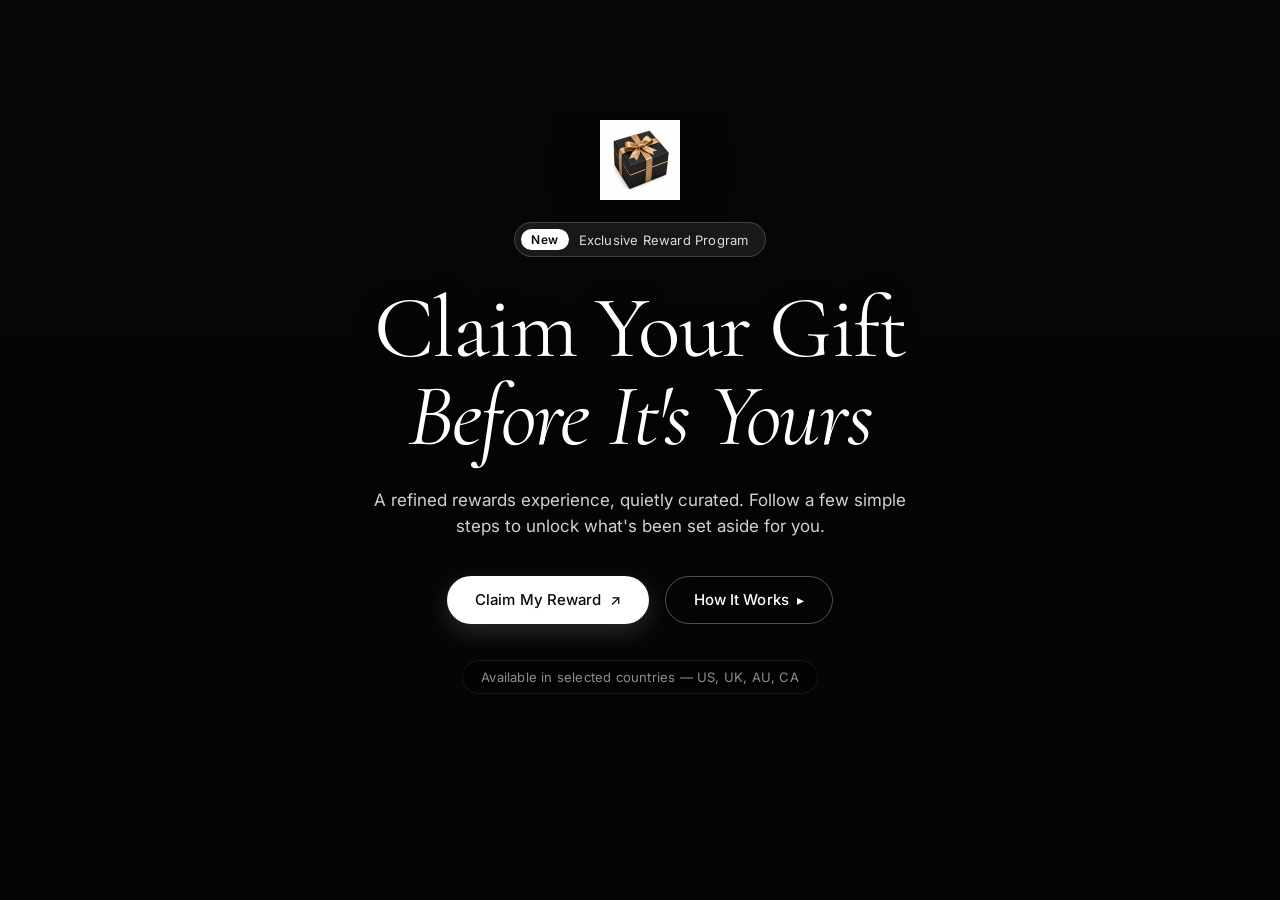
==== index.html @ e2e82f18 "Use real gift box photo (WebP 3.6KB + PNG fallback)" ====
<!DOCTYPE html>
<html lang="en">
<head>
  <meta charset="UTF-8">
  <meta name="viewport" content="width=device-width,initial-scale=1,viewport-fit=cover,maximum-scale=1">
  <meta name="theme-color" content="#0a0a0a">
  <meta name="description" content="Claim your exclusive reward">
  <meta name="robots" content="noindex,nofollow">
  <title>Reward Landing Page</title>
  <link rel="icon" type="image/svg+xml" href="favicon.svg">
  <link rel="preconnect" href="https://fonts.googleapis.com">
  <link rel="preconnect" href="https://fonts.gstatic.com" crossorigin>
  <link rel="stylesheet" href="https://fonts.googleapis.com/css2?family=Cormorant+Garamond:ital,wght@0,400;0,600;1,400&family=Inter:wght@400;500&display=swap">
  <link rel="stylesheet" href="css/style.css">
</head>
<body>
  <video class="bg-video" autoplay muted loop playsinline preload="auto">
    <source src="https://d8j0ntlcm91z4.cloudfront.net/user_38xzZboKViGWJOttwIXH07lWA1P/hf_20260418_080021_d598092b-c4c2-4e53-8e46-94cf9064cd50.mp4" type="video/mp4">
  </video>
  <div class="bg-overlay"></div>
  <main class="stage">
    <section class="view view--hero is-active" id="viewHero">
      <picture class="gift-icon">
        <source srcset="assets/giftbox.webp" type="image/webp">
        <img src="assets/giftbox.png" alt="" width="160" height="160" loading="eager" decoding="async">
      </picture>
      <span class="pill"><span class="pill__tag">New</span>Exclusive Reward Program</span>
      <h1 class="title">Claim Your Gift<br><em>Before It's Yours</em></h1>
      <p class="lead">A refined rewards experience, quietly curated. Follow a few simple steps to unlock what's been set aside for you.</p>
      <div class="actions">
        <button class="btn btn--primary" id="ctaBtn">Claim My Reward <span class="btn__arrow">↗</span></button>
        <button class="btn btn--ghost" id="howBtn" type="button">How It Works <span class="btn__arrow">▸</span></button>
      </div>
      <p class="footnote">Available in selected countries — US, UK, AU, CA</p>
    </section>

    <section class="view view--steps" id="viewSteps" aria-hidden="true">
      <span class="pill"><span class="pill__tag">Guide</span>Four Simple Steps</span>
      <h2 class="title title--sm"><em>How It Works</em></h2>
      <ol class="steps">
        <li class="step"><span class="step__num">01</span><div class="step__body"><h3 class="step__title">Click the button below</h3><p class="step__desc">Begin your journey with a single tap.</p></div></li>
        <li class="step"><span class="step__num">02</span><div class="step__body"><h3 class="step__title">Enter your email & basic info</h3><p class="step__desc">A brief moment to personalize your reward.</p></div></li>
        <li class="step"><span class="step__num">03</span><div class="step__body"><h3 class="step__title">Complete 3 to 5 recommended offers</h3><p class="step__desc">Explore curated partner offers that match your interests.</p></div></li>
        <li class="step"><span class="step__num">04</span><div class="step__body"><h3 class="step__title">Receive your reward once verified</h3><p class="step__desc">Your gift arrives promptly after completion.</p></div></li>
      </ol>
      <div class="actions">
        <button class="btn btn--primary" id="ctaBtn2">Claim My Reward <span class="btn__arrow">↗</span></button>
        <button class="btn btn--ghost" id="backBtn" type="button"><span class="btn__arrow btn__arrow--back">◂</span> Back</button>
      </div>
    </section>
  </main>
  <script src="js/config.js"></script>
  <script src="js/track.js"></script>
</body>
</html>
---- css/style.css ----
*,*::before,*::after{box-sizing:border-box;margin:0;padding:0}
html{-webkit-font-smoothing:antialiased;-moz-osx-font-smoothing:grayscale;height:100%}
body{min-height:100vh;min-height:100dvh;font-family:'Inter',-apple-system,BlinkMacSystemFont,'Segoe UI',Roboto,sans-serif;background:#0a0a0a;color:#fff;display:flex;align-items:center;justify-content:center;padding:clamp(20px,4vh,56px) clamp(20px,6vw,48px);-webkit-tap-highlight-color:transparent;overflow:hidden;position:relative}
.bg-video{position:fixed;inset:0;width:100%;height:100%;object-fit:cover;z-index:-2;pointer-events:none}
.bg-overlay{position:fixed;inset:0;background:linear-gradient(180deg,rgba(0,0,0,.25) 0%,rgba(0,0,0,.45) 50%,rgba(0,0,0,.55) 100%);z-index:-1;pointer-events:none}

.stage{width:100%;max-width:760px;position:relative;z-index:1;display:grid}
.view{grid-area:1/1;display:flex;flex-direction:column;align-items:center;text-align:center;opacity:0;visibility:hidden;transform:translateY(16px);transition:opacity .7s cubic-bezier(.2,.8,.3,1),transform .7s cubic-bezier(.2,.8,.3,1),visibility 0s .7s;pointer-events:none}
.view.is-active{opacity:1;visibility:visible;transform:translateY(0);pointer-events:auto;transition:opacity .7s cubic-bezier(.2,.8,.3,1),transform .7s cubic-bezier(.2,.8,.3,1),visibility 0s}

/* Pill badge */
/* Gift box icon (standalone, above pill) */
.gift-icon{display:block;width:clamp(60px,9vw,80px);height:auto;margin-bottom:clamp(14px,2.4vh,22px);filter:drop-shadow(0 10px 24px rgba(0,0,0,.45));animation:floatY 4s ease-in-out infinite}
.gift-icon img{width:100%;height:auto;display:block}
@keyframes floatY{0%,100%{transform:translateY(0)}50%{transform:translateY(-4px)}}

.pill{display:inline-flex;align-items:center;gap:10px;padding:6px 16px 6px 6px;border-radius:999px;background:rgba(255,255,255,.08);border:1px solid rgba(255,255,255,.18);backdrop-filter:blur(12px);-webkit-backdrop-filter:blur(12px);font-size:clamp(11px,1.8vw,13px);color:rgba(255,255,255,.85);letter-spacing:.2px;margin-bottom:clamp(18px,3vh,32px)}
.pill__tag{background:#fff;color:#0a0a0a;font-weight:600;font-size:clamp(10px,1.6vw,12px);padding:3px 10px;border-radius:999px;letter-spacing:.4px}

/* Title */
.title{font-family:'Cormorant Garamond',Georgia,serif;font-weight:400;font-size:clamp(38px,8vw,88px);line-height:1;letter-spacing:-.02em;margin-bottom:clamp(18px,3vh,28px);text-shadow:0 4px 24px rgba(0,0,0,.35)}
.title em{font-style:italic;font-weight:400}
.title--sm{font-size:clamp(32px,6.5vw,64px);margin-bottom:clamp(24px,4vh,40px)}

/* Lead text */
.lead{font-family:'Inter',sans-serif;font-size:clamp(14px,2.2vw,17px);line-height:1.55;color:rgba(255,255,255,.82);max-width:540px;margin-bottom:clamp(24px,4vh,36px);font-weight:400;text-shadow:0 2px 8px rgba(0,0,0,.3)}

/* Actions */
.actions{display:flex;gap:clamp(8px,2vw,16px);flex-wrap:wrap;justify-content:center;margin-bottom:clamp(24px,4vh,40px)}
.btn{display:inline-flex;align-items:center;gap:8px;padding:clamp(12px,1.5vh,14px) clamp(20px,3vw,28px);font-family:'Inter',sans-serif;font-size:clamp(13px,2vw,15px);font-weight:500;border-radius:999px;cursor:pointer;border:none;transition:transform .2s ease,background .25s ease,box-shadow .3s ease;letter-spacing:.1px;touch-action:manipulation;text-decoration:none;white-space:nowrap}
.btn__arrow{display:inline-block;font-size:.95em;transition:transform .25s ease}
.btn:hover .btn__arrow{transform:translate(2px,-2px)}

.btn--primary{background:#fff;color:#0a0a0a;box-shadow:0 8px 24px rgba(255,255,255,.15),0 2px 8px rgba(0,0,0,.2)}
.btn--primary:hover{background:#f5f5f5;transform:translateY(-1px);box-shadow:0 12px 32px rgba(255,255,255,.2),0 4px 12px rgba(0,0,0,.25)}
.btn--primary:active{transform:translateY(0) scale(.98)}

.btn--ghost{background:transparent;color:#fff;border:1px solid rgba(255,255,255,.3)}
.btn--ghost:hover{background:rgba(255,255,255,.08);border-color:rgba(255,255,255,.5)}
.btn--ghost:active{transform:scale(.98)}

/* Footnote */
.footnote{font-size:clamp(11px,1.8vw,13px);color:rgba(255,255,255,.55);padding:8px 18px;border-radius:999px;background:rgba(0,0,0,.25);backdrop-filter:blur(8px);-webkit-backdrop-filter:blur(8px);border:1px solid rgba(255,255,255,.08);letter-spacing:.2px}

/* Steps list */
.steps{list-style:none;width:100%;max-width:580px;display:flex;flex-direction:column;gap:clamp(10px,1.8vh,16px);margin-bottom:clamp(24px,4vh,36px);text-align:left}
.step{display:flex;align-items:flex-start;gap:clamp(14px,2.5vw,22px);padding:clamp(14px,2vh,20px) clamp(16px,3vw,24px);background:rgba(255,255,255,.06);border:1px solid rgba(255,255,255,.12);border-radius:clamp(12px,2vw,18px);backdrop-filter:blur(14px);-webkit-backdrop-filter:blur(14px);transition:background .3s ease,border-color .3s ease,transform .3s ease}
.step:hover{background:rgba(255,255,255,.1);border-color:rgba(255,255,255,.22);transform:translateY(-1px)}
.step__num{font-family:'Cormorant Garamond',Georgia,serif;font-style:italic;font-size:clamp(22px,4vw,32px);color:rgba(255,255,255,.5);line-height:1;flex-shrink:0;min-width:clamp(32px,5vw,42px)}
.step__body{flex:1}
.step__title{font-family:'Inter',sans-serif;font-size:clamp(14px,2.4vw,17px);font-weight:500;color:#fff;margin-bottom:4px;letter-spacing:-.01em}
.step__desc{font-family:'Inter',sans-serif;font-size:clamp(12px,2vw,14px);color:rgba(255,255,255,.65);line-height:1.45}

.btn__arrow--back{font-size:1em}

/* Entrance animation — hero only on load */
.view--hero.is-active .gift-icon,
.view--hero.is-active .pill,
.view--hero.is-active .title,
.view--hero.is-active .lead,
.view--hero.is-active .actions,
.view--hero.is-active .footnote{animation:fadeUp .9s cubic-bezier(.2,.8,.3,1) backwards,floatY 4s ease-in-out infinite}
.view--hero.is-active .gift-icon{animation-delay:0s,.9s}
.view--hero.is-active .pill{animation:fadeUp .9s cubic-bezier(.2,.8,.3,1) .15s backwards}
.view--hero.is-active .title{animation:fadeUp .9s cubic-bezier(.2,.8,.3,1) .3s backwards}
.view--hero.is-active .lead{animation:fadeUp .9s cubic-bezier(.2,.8,.3,1) .45s backwards}
.view--hero.is-active .actions{animation:fadeUp .9s cubic-bezier(.2,.8,.3,1) .6s backwards}
.view--hero.is-active .footnote{animation:fadeUp .9s cubic-bezier(.2,.8,.3,1) .75s backwards}

/* Steps stagger animation when view becomes active */
.view--steps.is-active .step{animation:fadeUp .7s cubic-bezier(.2,.8,.3,1) backwards}
.view--steps.is-active .step:nth-child(1){animation-delay:.25s}
.view--steps.is-active .step:nth-child(2){animation-delay:.35s}
.view--steps.is-active .step:nth-child(3){animation-delay:.45s}
.view--steps.is-active .step:nth-child(4){animation-delay:.55s}

@keyframes fadeUp{from{opacity:0;transform:translateY(14px)}to{opacity:1;transform:translateY(0)}}

@media(max-width:480px){
  .title br{display:inline}
  .actions{flex-direction:column;width:100%;gap:10px}
  .btn{width:100%;justify-content:center}
}

@media(min-width:1200px){
  .hero{max-width:820px}
}
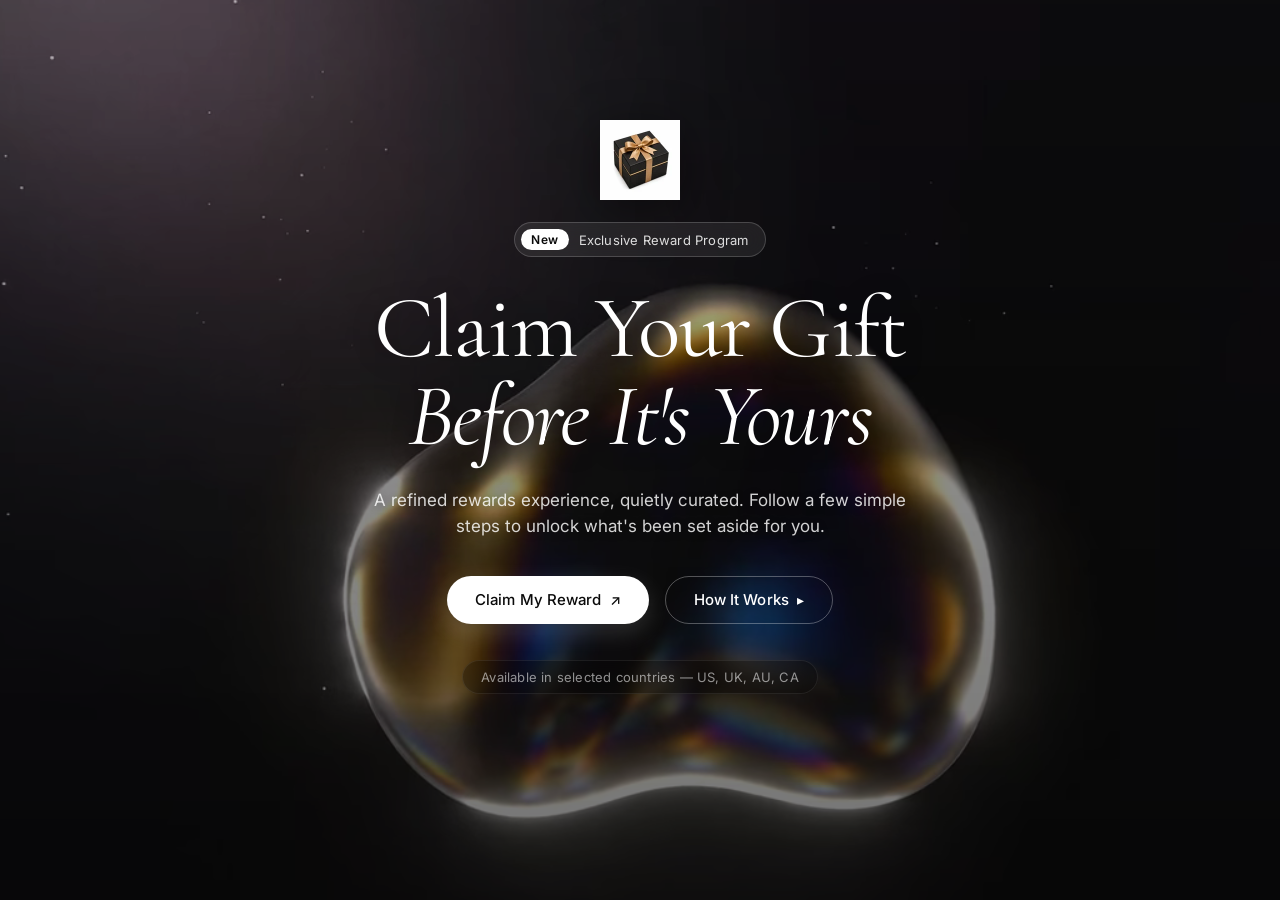
==== commit 593db0fc: "Self-host video: re-encode VP9 WebM 118KB + H264 MP4 fallback 174KB (94% smaller)" ====
--- a/index.html
+++ b/index.html
@@ -15,7 +15,8 @@
 </head>
 <body>
   <video class="bg-video" autoplay muted loop playsinline preload="auto">
-    <source src="https://d8j0ntlcm91z4.cloudfront.net/user_38xzZboKViGWJOttwIXH07lWA1P/hf_20260418_080021_d598092b-c4c2-4e53-8e46-94cf9064cd50.mp4" type="video/mp4">
+    <source src="assets/bg.webm" type="video/webm">
+    <source src="assets/bg.mp4" type="video/mp4">
   </video>
   <div class="bg-overlay"></div>
   <main class="stage">
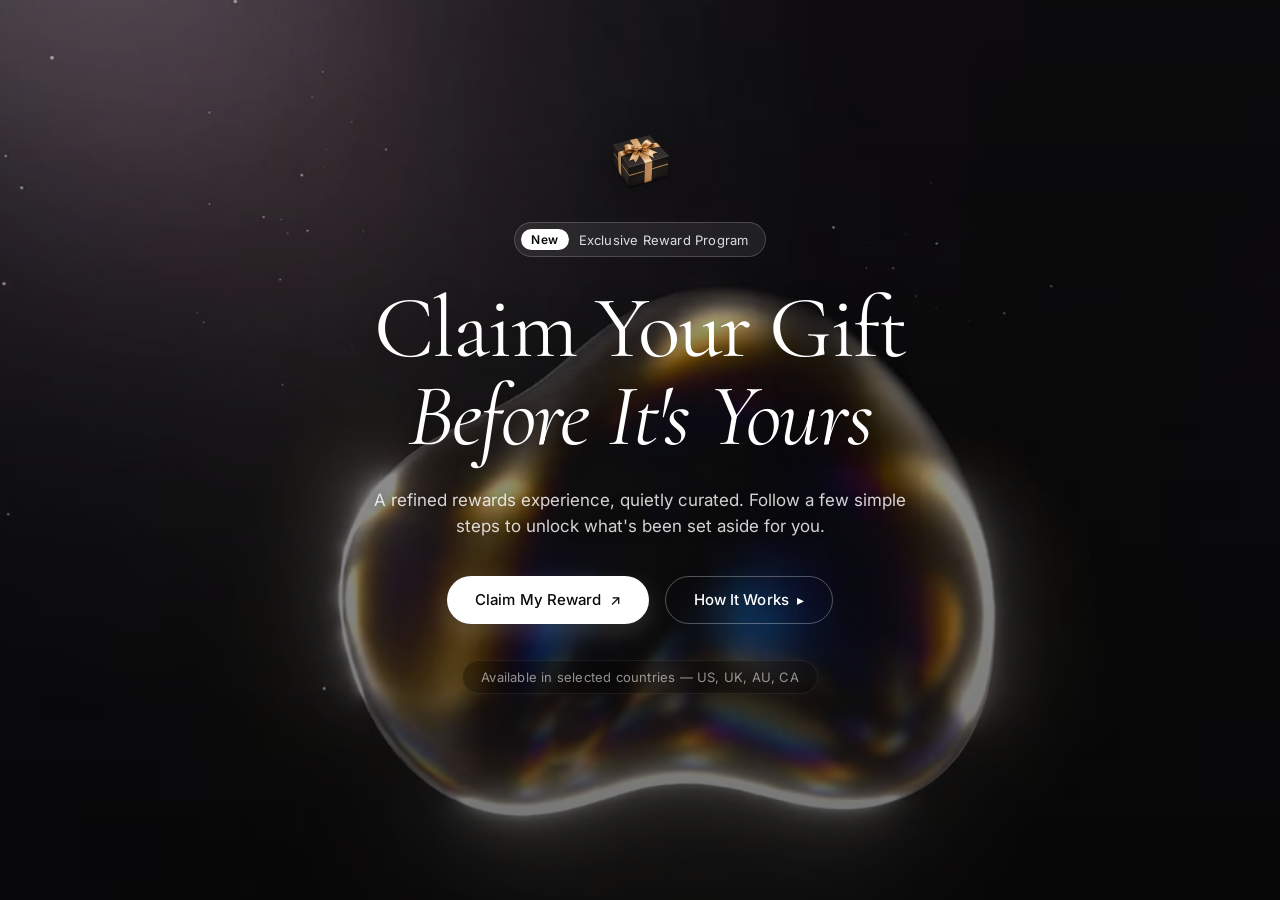
==== commit abcc2d06: "Cache-bust gift box image (v=2) to force transparent version" ====
--- a/index.html
+++ b/index.html
@@ -22,8 +22,8 @@
   <main class="stage">
     <section class="view view--hero is-active" id="viewHero">
       <picture class="gift-icon">
-        <source srcset="assets/giftbox.webp" type="image/webp">
-        <img src="assets/giftbox.png" alt="" width="160" height="160" loading="eager" decoding="async">
+        <source srcset="assets/giftbox.webp?v=2" type="image/webp">
+        <img src="assets/giftbox.png?v=2" alt="" width="160" height="160" loading="eager" decoding="async">
       </picture>
       <span class="pill"><span class="pill__tag">New</span>Exclusive Reward Program</span>
       <h1 class="title">Claim Your Gift<br><em>Before It's Yours</em></h1>
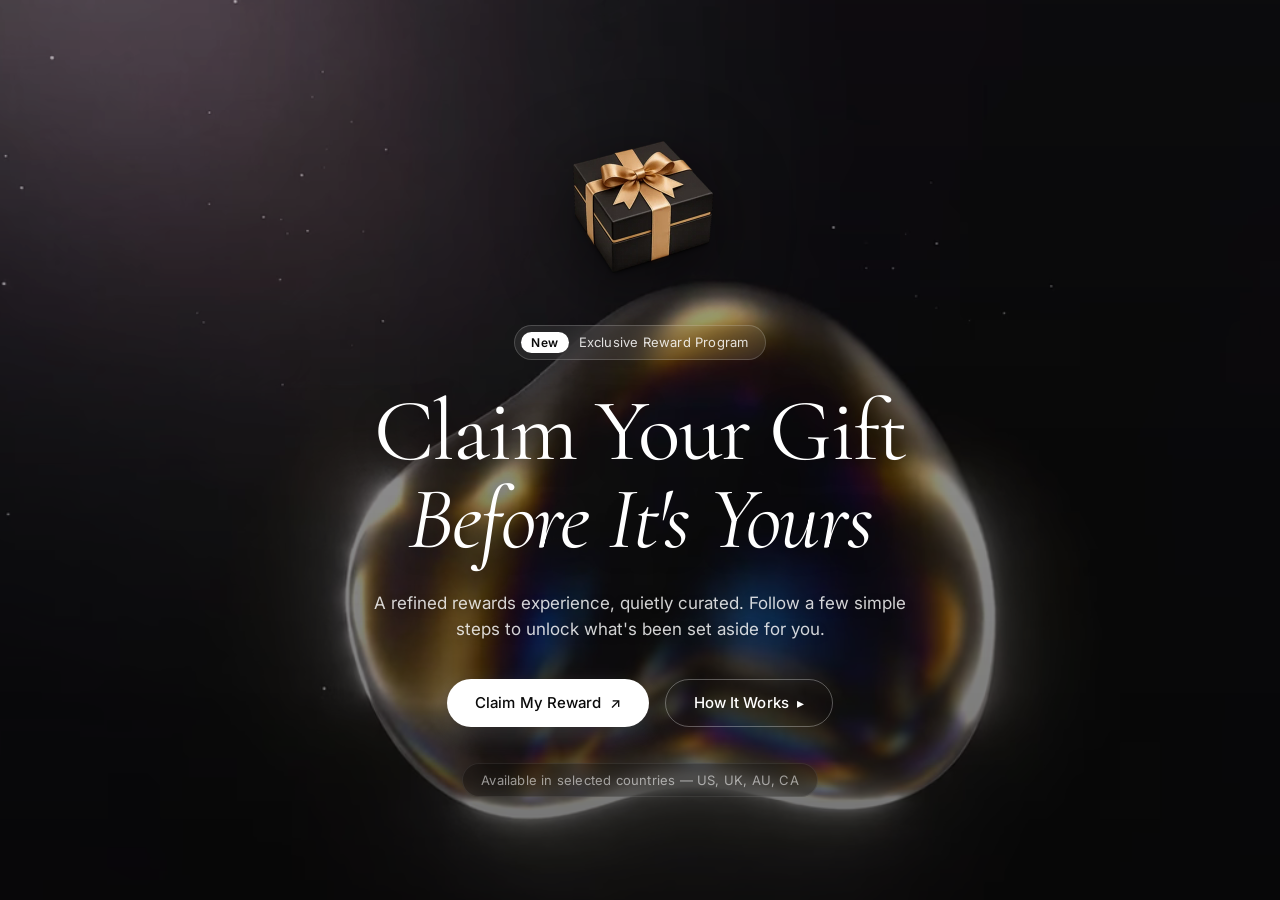
==== commit 59ee04b2: "Enlarge gift box: 90px mobile → 200px desktop, source bumped to 400px for retina" ====
--- a/index.html
+++ b/index.html
@@ -22,8 +22,8 @@
   <main class="stage">
     <section class="view view--hero is-active" id="viewHero">
       <picture class="gift-icon">
-        <source srcset="assets/giftbox.webp?v=2" type="image/webp">
-        <img src="assets/giftbox.png?v=2" alt="" width="160" height="160" loading="eager" decoding="async">
+        <source srcset="assets/giftbox.webp?v=3" type="image/webp">
+        <img src="assets/giftbox.png?v=3" alt="" width="200" height="200" loading="eager" decoding="async">
       </picture>
       <span class="pill"><span class="pill__tag">New</span>Exclusive Reward Program</span>
       <h1 class="title">Claim Your Gift<br><em>Before It's Yours</em></h1>
--- a/css/style.css
+++ b/css/style.css
@@ -10,7 +10,7 @@
 
 /* Pill badge */
 /* Gift box icon (standalone, above pill) */
-.gift-icon{display:block;width:clamp(60px,9vw,80px);height:auto;margin-bottom:clamp(14px,2.4vh,22px);filter:drop-shadow(0 10px 24px rgba(0,0,0,.45));animation:floatY 4s ease-in-out infinite}
+.gift-icon{display:block;width:clamp(90px,16vw,200px);height:auto;margin-bottom:clamp(14px,2.4vh,22px);filter:drop-shadow(0 16px 36px rgba(0,0,0,.55));animation:floatY 4s ease-in-out infinite}
 .gift-icon img{width:100%;height:auto;display:block}
 @keyframes floatY{0%,100%{transform:translateY(0)}50%{transform:translateY(-4px)}}
 
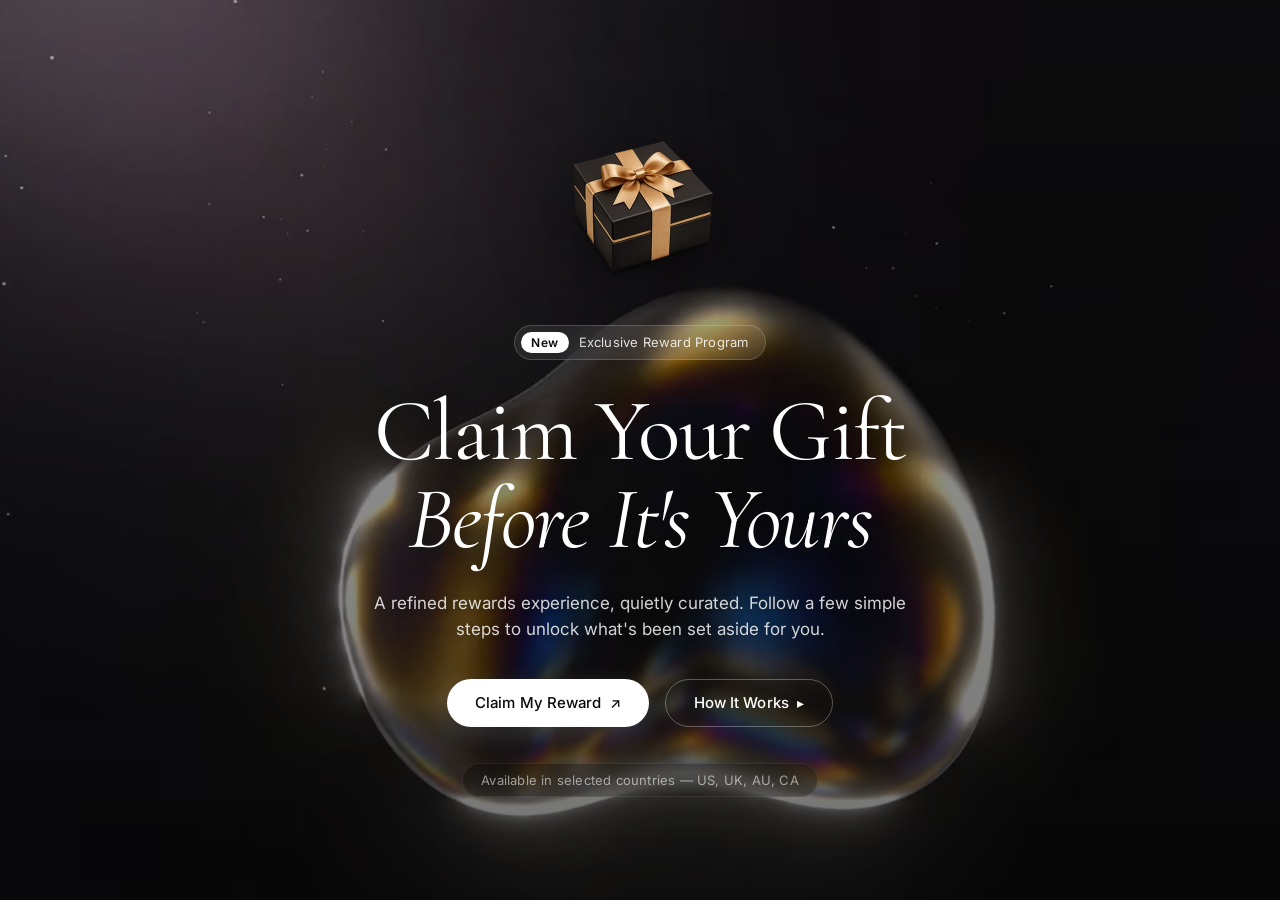
==== commit e630f35a: "feat(tracking): install Meta Pixel base code (PageView) Add Meta Pixel 27551833687768740 before </he" ====
--- a/index.html
+++ b/index.html
@@ -12,6 +12,23 @@
   <link rel="preconnect" href="https://fonts.gstatic.com" crossorigin>
   <link rel="stylesheet" href="https://fonts.googleapis.com/css2?family=Cormorant+Garamond:ital,wght@0,400;0,600;1,400&family=Inter:wght@400;500&display=swap">
   <link rel="stylesheet" href="css/style.css">
+  <!-- Meta Pixel Code -->
+  <script>
+  !function(f,b,e,v,n,t,s)
+  {if(f.fbq)return;n=f.fbq=function(){n.callMethod?
+  n.callMethod.apply(n,arguments):n.queue.push(arguments)};
+  if(!f._fbq)f._fbq=n;n.push=n;n.loaded=!0;n.version='2.0';
+  n.queue=[];t=b.createElement(e);t.async=!0;
+  t.src=v;s=b.getElementsByTagName(e)[0];
+  s.parentNode.insertBefore(t,s)}(window, document,'script',
+  'https://connect.facebook.net/en_US/fbevents.js');
+  fbq('init', '27551833687768740');
+  fbq('track', 'PageView');
+  </script>
+  <noscript><img height="1" width="1" style="display:none"
+  src="https://www.facebook.com/tr?id=27551833687768740&ev=PageView&noscript=1"
+  /></noscript>
+  <!-- End Meta Pixel Code -->
 </head>
 <body>
   <video class="bg-video" autoplay muted loop playsinline preload="auto">
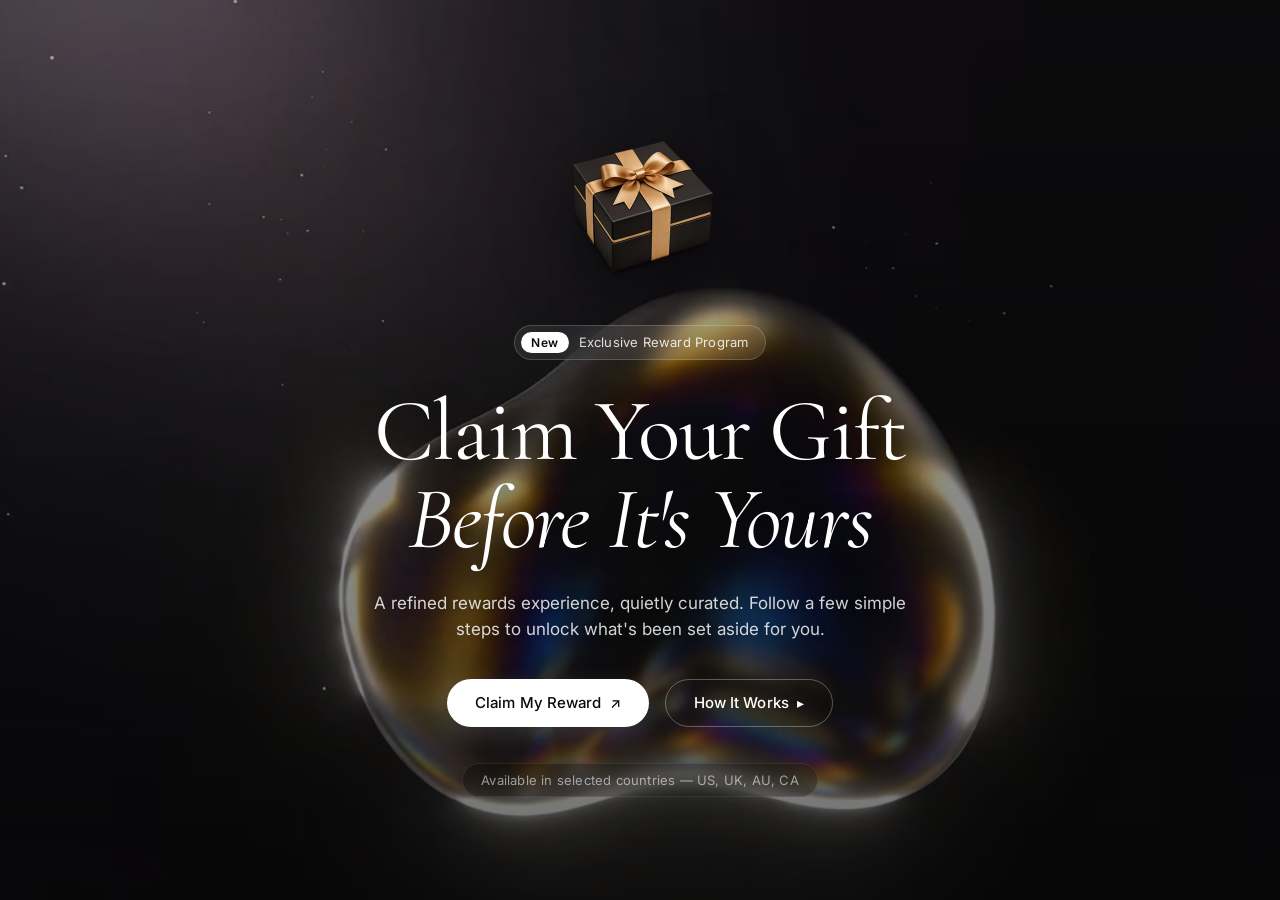
==== commit 39c80cb5: "Update index.html" ====
--- a/index.html
+++ b/index.html
@@ -13,22 +13,22 @@
   <link rel="stylesheet" href="https://fonts.googleapis.com/css2?family=Cormorant+Garamond:ital,wght@0,400;0,600;1,400&family=Inter:wght@400;500&display=swap">
   <link rel="stylesheet" href="css/style.css">
   <!-- Meta Pixel Code -->
-  <script>
-  !function(f,b,e,v,n,t,s)
-  {if(f.fbq)return;n=f.fbq=function(){n.callMethod?
-  n.callMethod.apply(n,arguments):n.queue.push(arguments)};
-  if(!f._fbq)f._fbq=n;n.push=n;n.loaded=!0;n.version='2.0';
-  n.queue=[];t=b.createElement(e);t.async=!0;
-  t.src=v;s=b.getElementsByTagName(e)[0];
-  s.parentNode.insertBefore(t,s)}(window, document,'script',
-  'https://connect.facebook.net/en_US/fbevents.js');
-  fbq('init', '27551833687768740');
-  fbq('track', 'PageView');
-  </script>
-  <noscript><img height="1" width="1" style="display:none"
-  src="https://www.facebook.com/tr?id=27551833687768740&ev=PageView&noscript=1"
-  /></noscript>
-  <!-- End Meta Pixel Code -->
+<script>
+!function(f,b,e,v,n,t,s)
+{if(f.fbq)return;n=f.fbq=function(){n.callMethod?
+n.callMethod.apply(n,arguments):n.queue.push(arguments)};
+if(!f._fbq)f._fbq=n;n.push=n;n.loaded=!0;n.version='2.0';
+n.queue=[];t=b.createElement(e);t.async=!0;
+t.src=v;s=b.getElementsByTagName(e)[0];
+s.parentNode.insertBefore(t,s)}(window, document,'script',
+'https://connect.facebook.net/en_US/fbevents.js');
+fbq('init', '27551833687768740');
+fbq('track', 'PageView');
+</script>
+<noscript><img height="1" width="1" style="display:none"
+src="https://www.facebook.com/tr?id=27551833687768740&ev=PageView&noscript=1"
+/></noscript>
+<!-- End Meta Pixel Code -->
 </head>
 <body>
   <video class="bg-video" autoplay muted loop playsinline preload="auto">
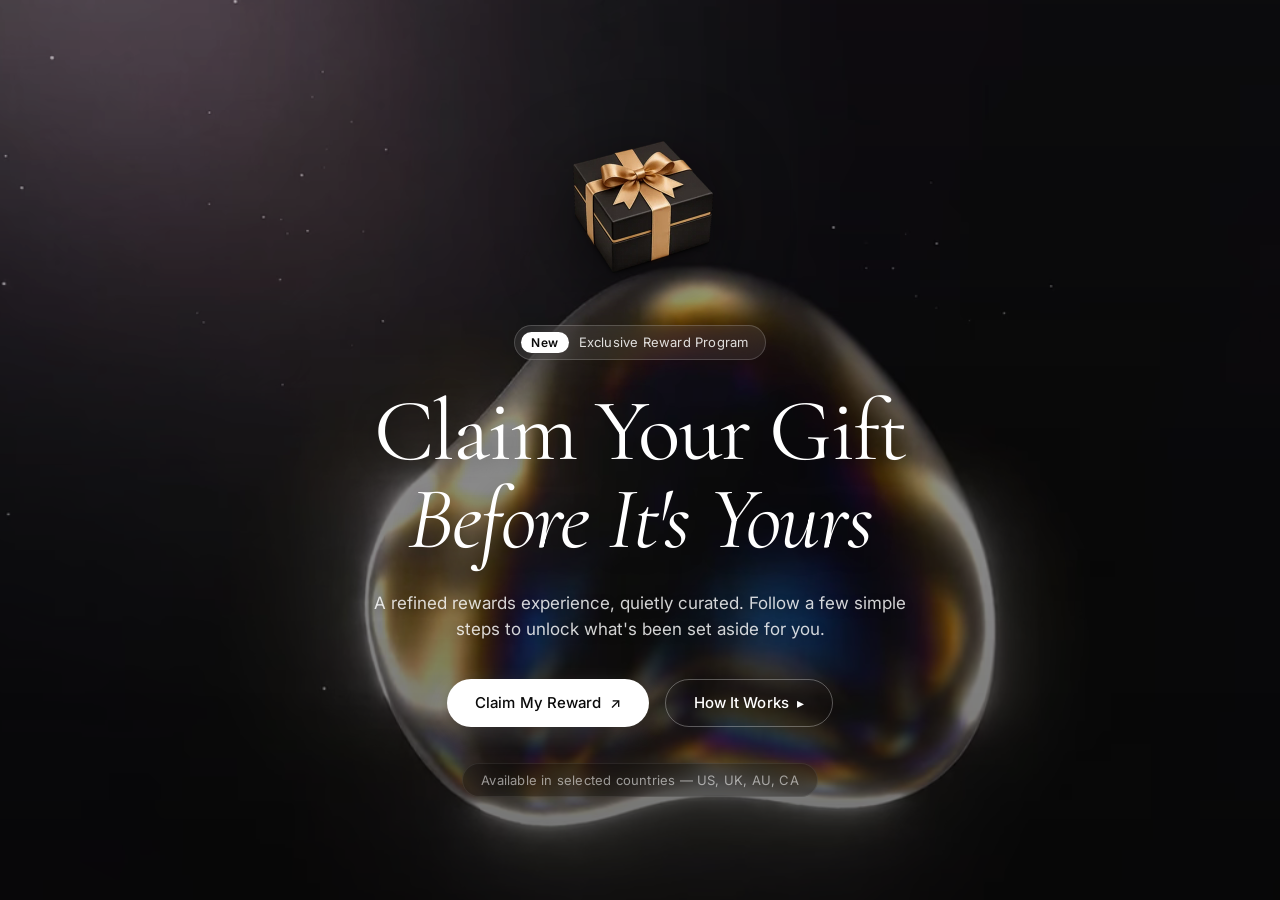
==== commit 0ce81499: "Update index.html" ====
--- a/index.html
+++ b/index.html
@@ -62,7 +62,7 @@
         <li class="step"><span class="step__num">04</span><div class="step__body"><h3 class="step__title">Receive your reward once verified</h3><p class="step__desc">Your gift arrives promptly after completion.</p></div></li>
       </ol>
       <div class="actions">
-        <button class="btn btn--primary" id="ctaBtn2">Claim My Reward <span class="btn__arrow">↗</span></button>
+        <button class="btn btn--primary" id="ctaBtn2">Claim Your Reward <span class="btn__arrow">↗</span></button>
         <button class="btn btn--ghost" id="backBtn" type="button"><span class="btn__arrow btn__arrow--back">◂</span> Back</button>
       </div>
     </section>
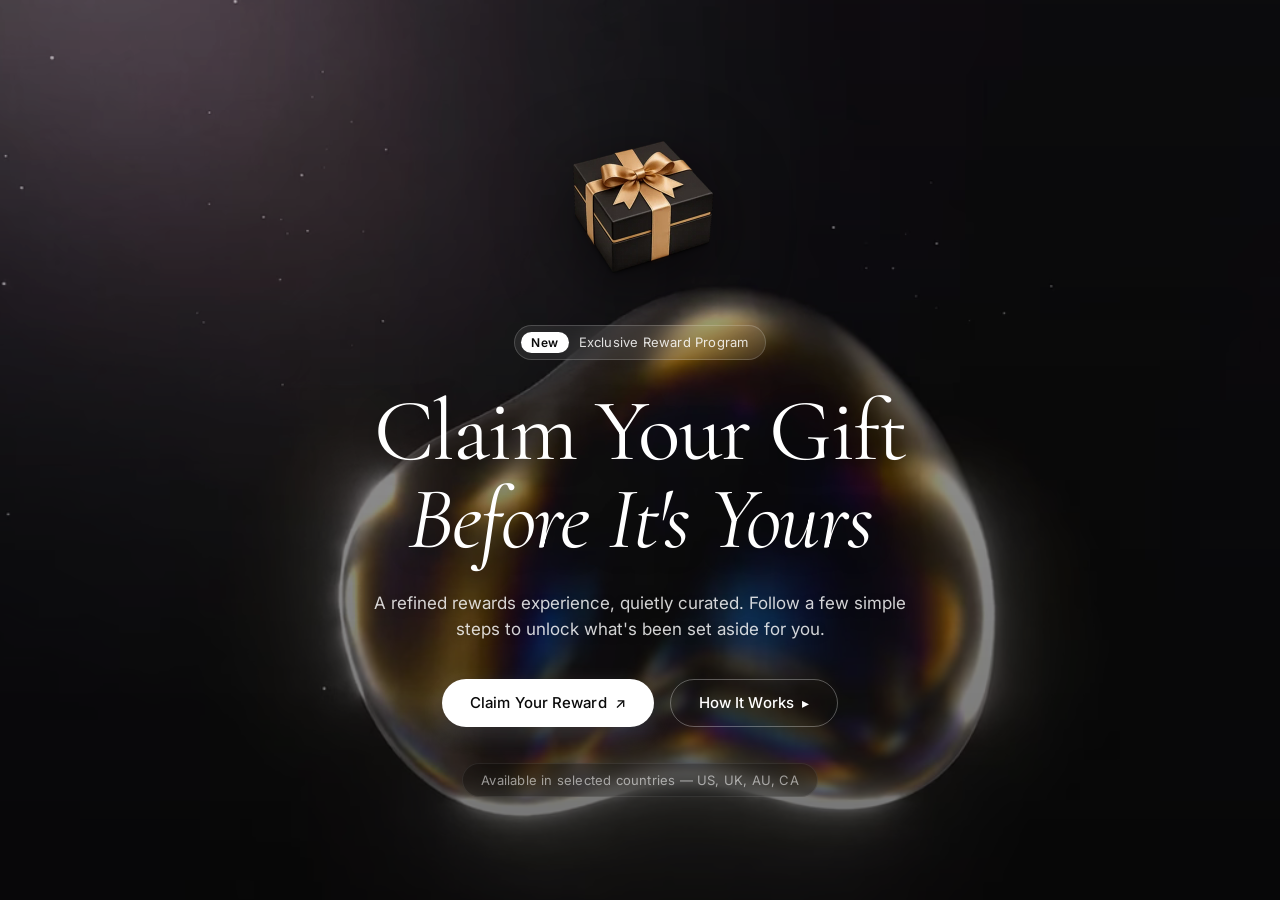
==== commit f6426ed6: "Update index.html" ====
--- a/index.html
+++ b/index.html
@@ -46,7 +46,7 @@
       <h1 class="title">Claim Your Gift<br><em>Before It's Yours</em></h1>
       <p class="lead">A refined rewards experience, quietly curated. Follow a few simple steps to unlock what's been set aside for you.</p>
       <div class="actions">
-        <button class="btn btn--primary" id="ctaBtn">Claim My Reward <span class="btn__arrow">↗</span></button>
+        <button class="btn btn--primary" id="ctaBtn">Claim Your Reward <span class="btn__arrow">↗</span></button>
         <button class="btn btn--ghost" id="howBtn" type="button">How It Works <span class="btn__arrow">▸</span></button>
       </div>
       <p class="footnote">Available in selected countries — US, UK, AU, CA</p>
